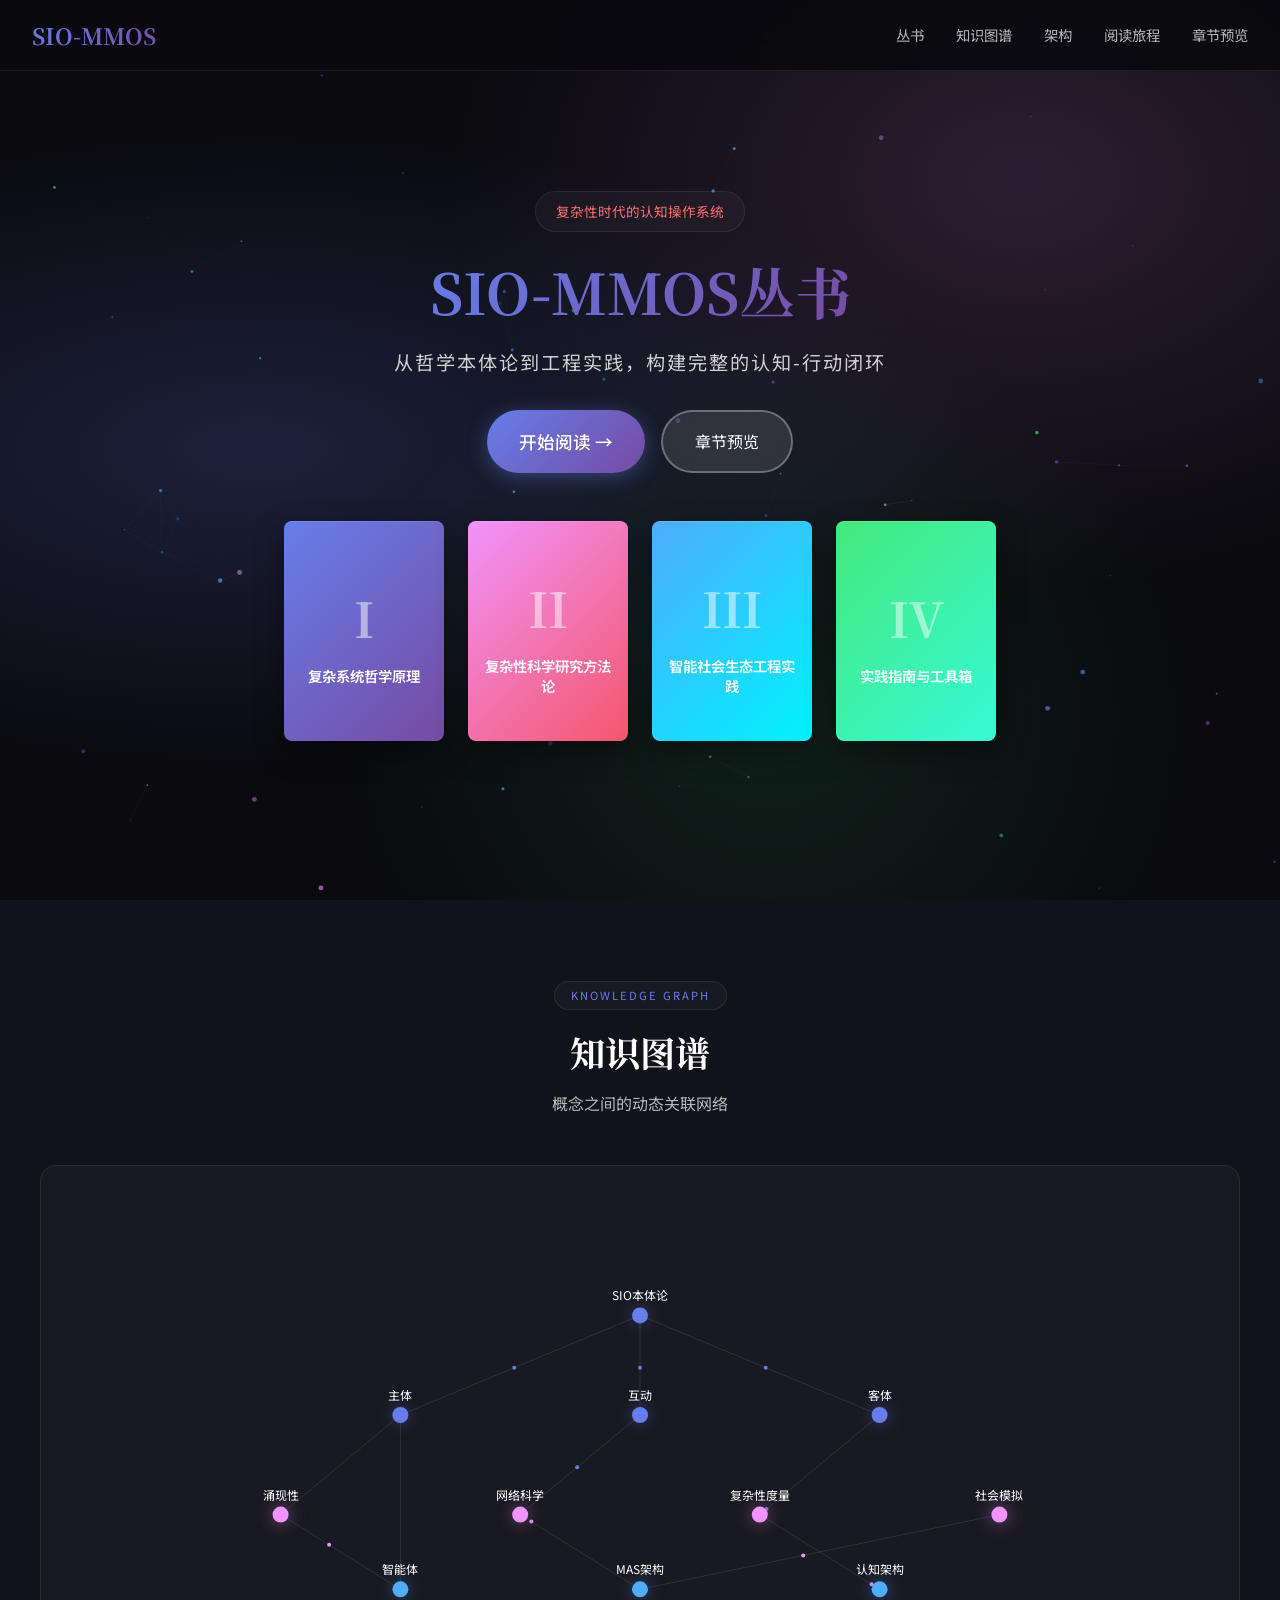
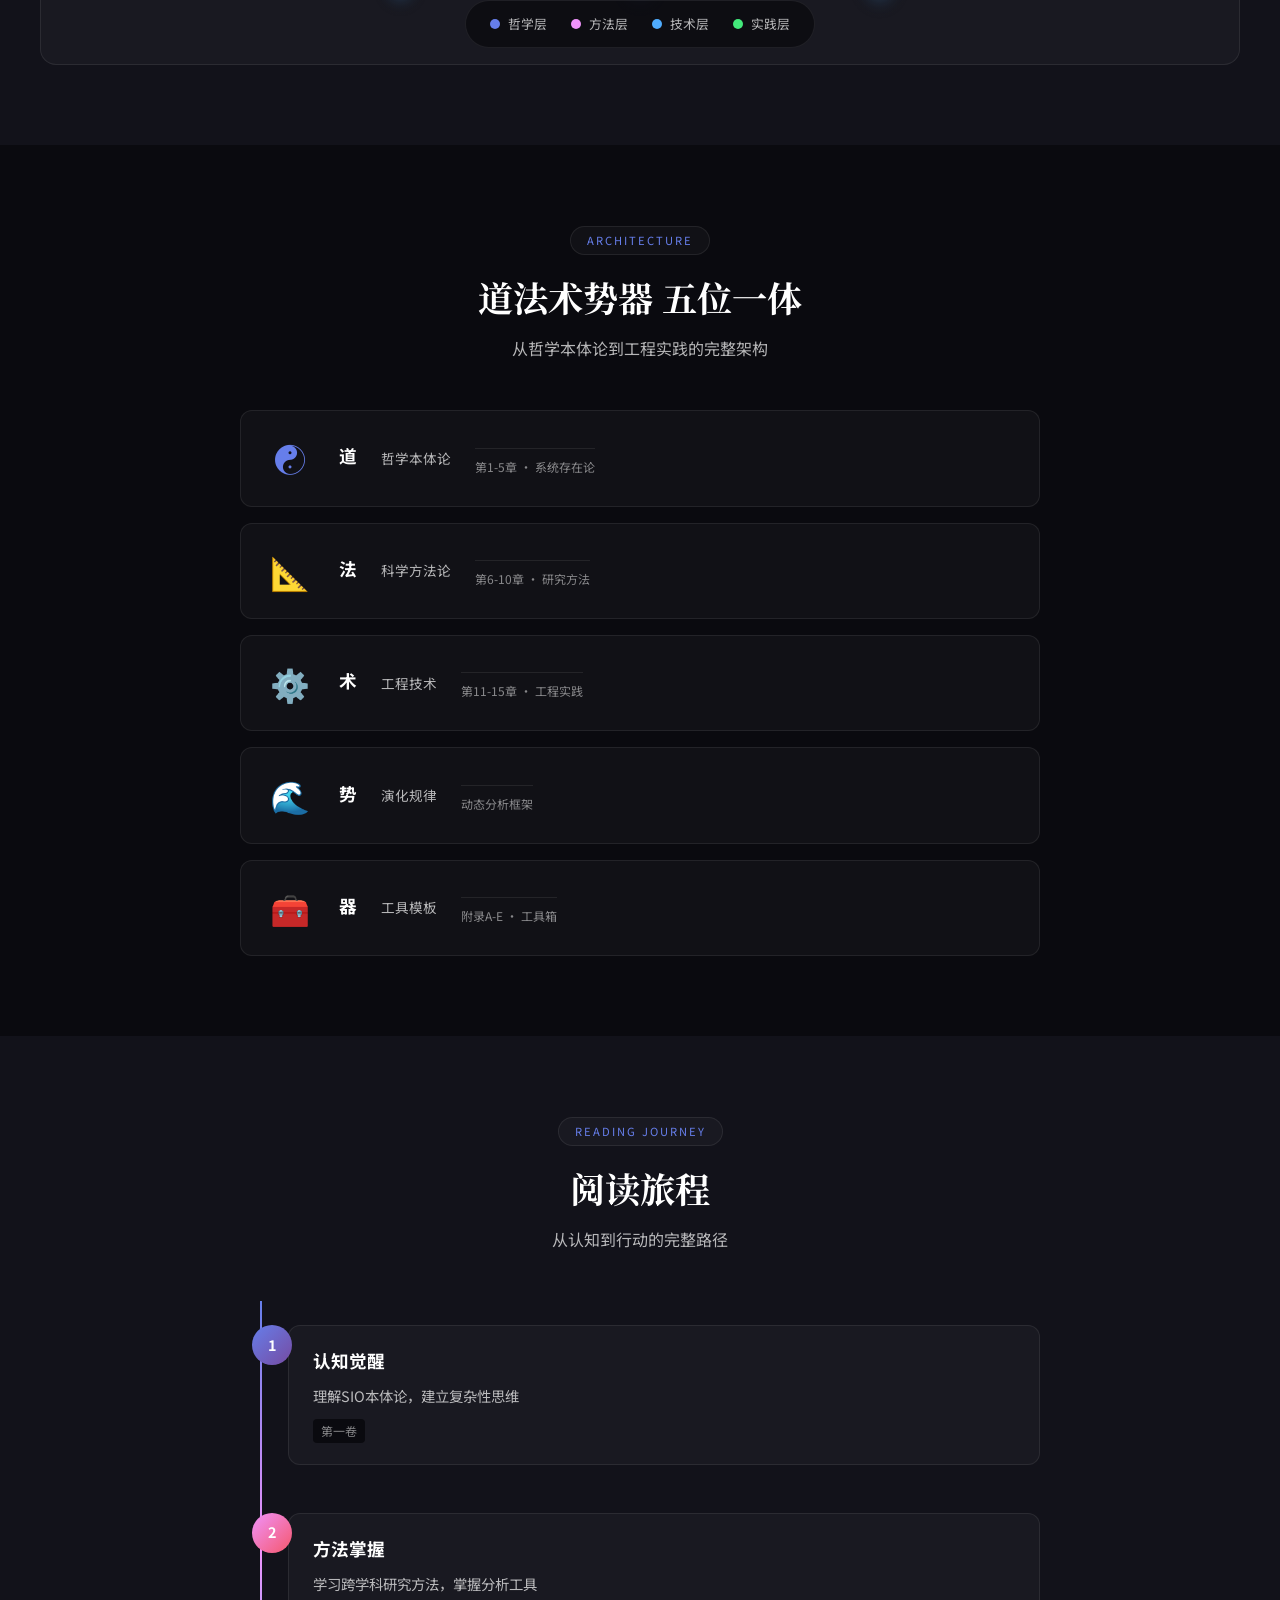
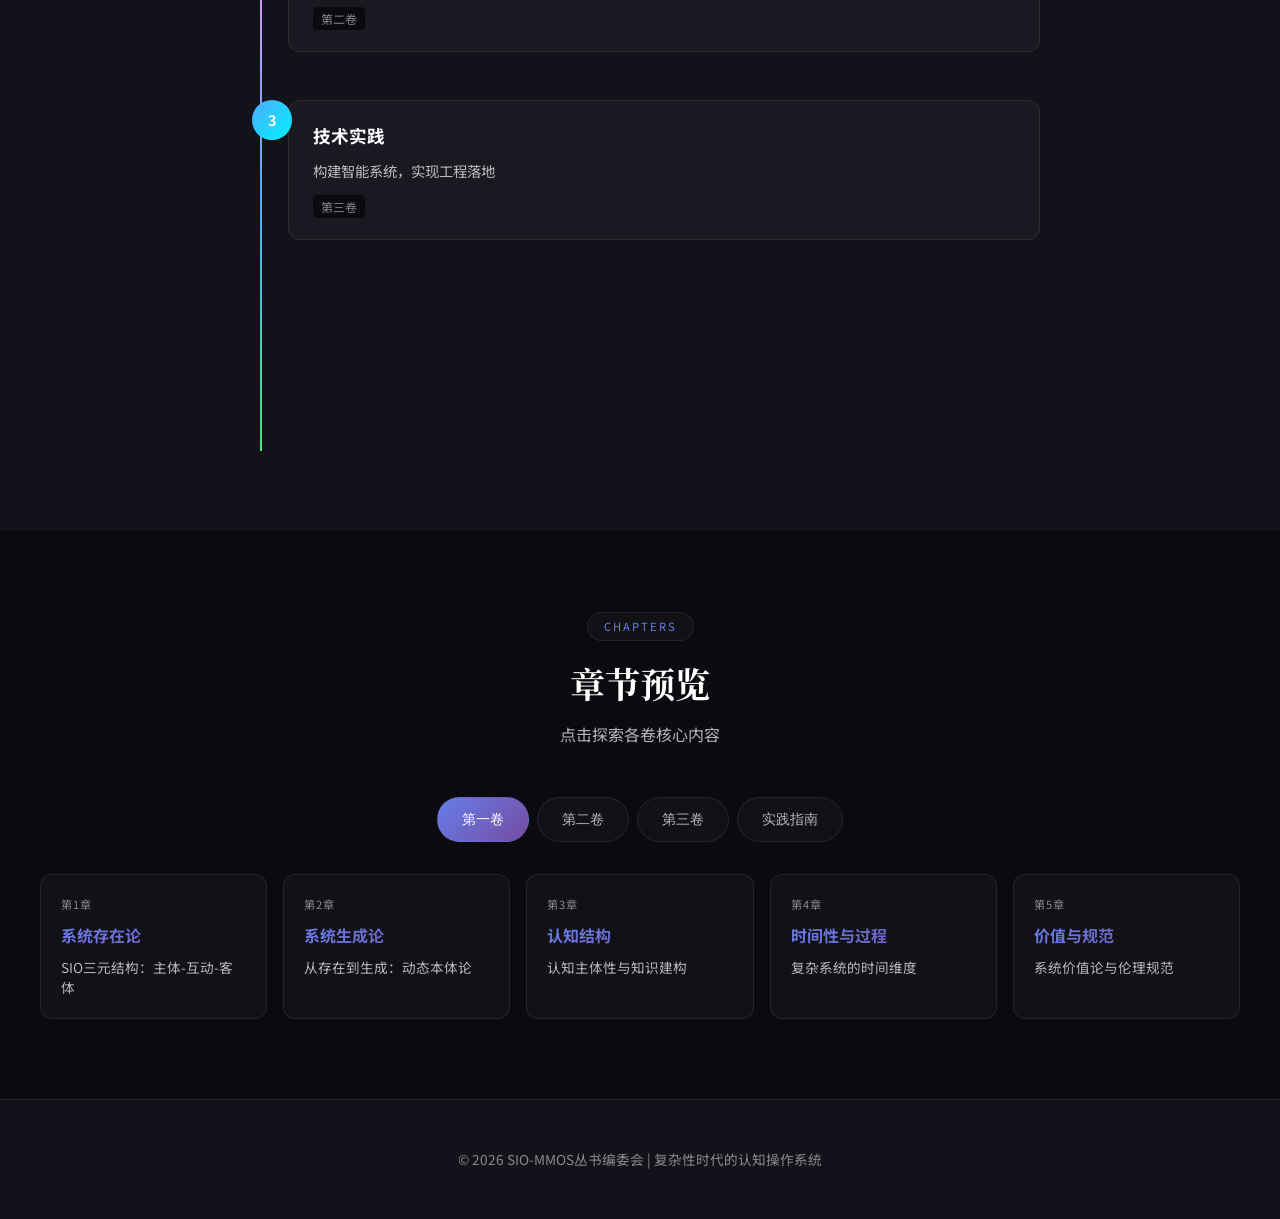
==== book-show/book-show.html @ 456bb1bf "Initial commit - SIO-MMOS丛书项目初始化" ====
<!DOCTYPE html>
<html lang="zh-CN">
<head>
<meta charset="UTF-8">
<meta name="viewport" content="width=device-width,initial-scale=1">
<title>SIO-MMOS丛书 | Book Show</title>
<link href="https://fonts.googleapis.com/css2?family=Noto+Sans+SC:wght@300;400;500;700&family=Noto+Serif+SC:wght@600;700&display=swap" rel="stylesheet">
<link rel="stylesheet" href="book-show.css">
</head>
<body>
<nav>
<a href="#" class="logo">SIO-MMOS</a>
<ul class="nav-links">
<li><a href="#books">丛书</a></li>
<li><a href="#knowledge">知识图谱</a></li>
<li><a href="#architecture">架构</a></li>
<li><a href="#journey">阅读旅程</a></li>
<li><a href="#chapters">章节预览</a></li>
</ul>
</nav>

<section class="hero">
<canvas id="heroCanvas"></canvas>
<div class="hero-content">
<div class="badge">复杂性时代的认知操作系统</div>
<h1><span>SIO-MMOS丛书</span></h1>
<p class="subtitle">从哲学本体论到工程实践，构建完整的认知-行动闭环</p>
<div class="hero-actions">
<a href="reader.html" class="btn-primary">开始阅读 →</a>
<a href="#chapters" class="btn-secondary">章节预览</a>
</div>
<div class="bookshelf">
<div class="book-item vol1" data-vol="1">
<div class="book-cover"><span class="vol-num">I</span><h4>复杂系统哲学原理</h4></div>
<div class="book-info"><h5>第一卷</h5><p>道 · 哲学本体论<br>约14.2万字</p></div>
</div>
<div class="book-item vol2" data-vol="2">
<div class="book-cover"><span class="vol-num">II</span><h4>复杂性科学研究方法论</h4></div>
<div class="book-info"><h5>第二卷</h5><p>法 · 科学方法论<br>约19.2万字</p></div>
</div>
<div class="book-item vol3" data-vol="3">
<div class="book-cover"><span class="vol-num">III</span><h4>智能社会生态工程实践</h4></div>
<div class="book-info"><h5>第三卷</h5><p>术 · 工程技术<br>约15.6万字</p></div>
</div>
<div class="book-item vol4" data-vol="4">
<div class="book-cover"><span class="vol-num">IV</span><h4>实践指南与工具箱</h4></div>
<div class="book-info"><h5>实践指南</h5><p>器 · 工具模板<br>约9.1万字</p></div>
</div>
</div>
</div>
</section>

<section id="knowledge" class="sec dark">
<div class="box">
<div class="hd">
<span class="tag">KNOWLEDGE GRAPH</span>
<h2>知识图谱</h2>
<p>概念之间的动态关联网络</p>
</div>
<div class="kg-container">
<canvas id="kgCanvas"></canvas>
<div class="kg-legend">
<span><span class="dot" style="background:#667eea"></span>哲学层</span>
<span><span class="dot" style="background:#f093fb"></span>方法层</span>
<span><span class="dot" style="background:#4facfe"></span>技术层</span>
<span><span class="dot" style="background:#43e97b"></span>实践层</span>
</div>
</div>
</div>
</section>

<section id="architecture" class="sec">
<div class="box">
<div class="hd">
<span class="tag">ARCHITECTURE</span>
<h2>道法术势器 五位一体</h2>
<p>从哲学本体论到工程实践的完整架构</p>
</div>
<div class="arch-visual">
<div class="arch-layer dao">
<div class="icon">☯</div>
<h3>道</h3>
<p>哲学本体论</p>
<div class="chapters">第1-5章 · 系统存在论</div>
</div>
<div class="arch-layer fa">
<div class="icon">📐</div>
<h3>法</h3>
<p>科学方法论</p>
<div class="chapters">第6-10章 · 研究方法</div>
</div>
<div class="arch-layer shu">
<div class="icon">⚙️</div>
<h3>术</h3>
<p>工程技术</p>
<div class="chapters">第11-15章 · 工程实践</div>
</div>
<div class="arch-layer shi">
<div class="icon">🌊</div>
<h3>势</h3>
<p>演化规律</p>
<div class="chapters">动态分析框架</div>
</div>
<div class="arch-layer qi">
<div class="icon">🧰</div>
<h3>器</h3>
<p>工具模板</p>
<div class="chapters">附录A-E · 工具箱</div>
</div>
</div>
</div>
</section>

<section id="journey" class="sec dark">
<div class="box">
<div class="hd">
<span class="tag">READING JOURNEY</span>
<h2>阅读旅程</h2>
<p>从认知到行动的完整路径</p>
</div>
<div class="journey-container">
<div class="journey-path">
<div class="journey-node" data-step="1">
<div class="node-circle"><span>1</span></div>
<div class="node-content">
<h4>认知觉醒</h4>
<p>理解SIO本体论，建立复杂性思维</p>
<span class="node-vol">第一卷</span>
</div>
</div>
<div class="journey-node" data-step="2">
<div class="node-circle"><span>2</span></div>
<div class="node-content">
<h4>方法掌握</h4>
<p>学习跨学科研究方法，掌握分析工具</p>
<span class="node-vol">第二卷</span>
</div>
</div>
<div class="journey-node" data-step="3">
<div class="node-circle"><span>3</span></div>
<div class="node-content">
<h4>技术实践</h4>
<p>构建智能系统，实现工程落地</p>
<span class="node-vol">第三卷</span>
</div>
</div>
<div class="journey-node" data-step="4">
<div class="node-circle"><span>4</span></div>
<div class="node-content">
<h4>工具应用</h4>
<p>使用工具箱，解决实际问题</p>
<span class="node-vol">实践指南</span>
</div>
</div>
</div>
</div>
</div>
</section>

<section id="chapters" class="sec">
<div class="box">
<div class="hd">
<span class="tag">CHAPTERS</span>
<h2>章节预览</h2>
<p>点击探索各卷核心内容</p>
</div>
<div class="chapter-tabs">
<button class="tab-btn active" data-tab="vol1">第一卷</button>
<button class="tab-btn" data-tab="vol2">第二卷</button>
<button class="tab-btn" data-tab="vol3">第三卷</button>
<button class="tab-btn" data-tab="vol4">实践指南</button>
</div>
<div class="chapter-content">
<div id="vol1" class="tab-panel active">
<div class="chapter-grid">
<div class="chapter-card"><span class="ch-num">第1章</span><h4>系统存在论</h4><p>SIO三元结构：主体-互动-客体</p></div>
<div class="chapter-card"><span class="ch-num">第2章</span><h4>系统生成论</h4><p>从存在到生成：动态本体论</p></div>
<div class="chapter-card"><span class="ch-num">第3章</span><h4>认知结构</h4><p>认知主体性与知识建构</p></div>
<div class="chapter-card"><span class="ch-num">第4章</span><h4>时间性与过程</h4><p>复杂系统的时间维度</p></div>
<div class="chapter-card"><span class="ch-num">第5章</span><h4>价值与规范</h4><p>系统价值论与伦理规范</p></div>
</div>
</div>
<div id="vol2" class="tab-panel">
<div class="chapter-grid">
<div class="chapter-card"><span class="ch-num">第6章</span><h4>系统科学方法论</h4><p>整体论与还原论的整合</p></div>
<div class="chapter-card"><span class="ch-num">第7章</span><h4>网络科学方法</h4><p>复杂网络分析与应用</p></div>
<div class="chapter-card"><span class="ch-num">第8章</span><h4>计算社会科学</h4><p>社会模拟与数字实验</p></div>
<div class="chapter-card"><span class="ch-num">第9章</span><h4>复杂性度量</h4><p>量化复杂性的方法</p></div>
<div class="chapter-card"><span class="ch-num">第10章</span><h4>跨学科整合</h4><p>统一方法论框架</p></div>
</div>
</div>
<div id="vol3" class="tab-panel">
<div class="chapter-grid">
<div class="chapter-card"><span class="ch-num">第11章</span><h4>多智能体系统</h4><p>MAS架构与设计模式</p></div>
<div class="chapter-card"><span class="ch-num">第12章</span><h4>社会模拟</h4><p>数字孪生与仿真</p></div>
<div class="chapter-card"><span class="ch-num">第13章</span><h4>认知架构</h4><p>认知智能体设计</p></div>
<div class="chapter-card"><span class="ch-num">第14章</span><h4>人机协同</h4><p>混合智能系统</p></div>
<div class="chapter-card"><span class="ch-num">第15章</span><h4>智能社会生态</h4><p>系统工程设计</p></div>
</div>
</div>
<div id="vol4" class="tab-panel">
<div class="chapter-grid">
<div class="chapter-card"><span class="ch-num">附录A</span><h4>分析框架模板</h4><p>SIO五维分析工具</p></div>
<div class="chapter-card"><span class="ch-num">附录B</span><h4>研究设计检查清单</h4><p>完整性验证工具</p></div>
<div class="chapter-card"><span class="ch-num">附录C</span><h4>工程实施指南</h4><p>项目落地方法论</p></div>
<div class="chapter-card"><span class="ch-num">附录D</span><h4>案例研究库</h4><p>典型应用案例集</p></div>
<div class="chapter-card"><span class="ch-num">附录E</span><h4>数字工具包</h4><p>可操作的软件工具</p></div>
</div>
</div>
</div>
</div>
</section>

<!-- 章节详情模态框 -->
<div id="chapterModal" class="modal">
<div class="modal-content">
<button class="modal-close" onclick="closeModal()">&times;</button>
<div class="modal-header">
<span class="modal-vol" id="modalVol"></span>
<h2 id="modalTitle"></h2>
<p class="modal-concept" id="modalConcept"></p>
</div>
<div class="modal-body">
<div class="modal-core">
<h3>💡 核心思想</h3>
<p id="modalCoreIdea"></p>
</div>
<div class="modal-diagram" id="modalDiagram">
<h3>📊 概念图示</h3>
<canvas id="diagramCanvas"></canvas>
</div>
<div class="modal-points">
<h3>🔑 关键要点</h3>
<ul id="modalKeyPoints"></ul>
</div>
<div class="modal-quote">
<blockquote id="modalQuote"></blockquote>
</div>
<div class="modal-apps">
<h3>🎯 应用场景</h3>
<div id="modalApps" class="app-tags"></div>
</div>
</div>
</div>
</div>

<footer>
<p>© 2026 SIO-MMOS丛书编委会 | 复杂性时代的认知操作系统</p>
</footer>

<script src="chapters-data.js"></script>
<script src="book-show.js"></script>
</body>
</html>
---- book-show/book-show.css ----
/* ====== SIO-MMOS Book Show Styles ====== */
* {
    margin: 0;
    padding: 0;
    box-sizing: border-box;
}

:root {
    --bg-primary: #0a0a0f;
    --bg-secondary: #12121a;
    --bg-card: rgba(255, 255, 255, 0.03);
    --bg-card-hover: rgba(255, 255, 255, 0.06);

    --text-primary: #ffffff;
    --text-secondary: rgba(255, 255, 255, 0.7);
    --text-muted: rgba(255, 255, 255, 0.5);

    --border-color: rgba(255, 255, 255, 0.08);
    --border-hover: rgba(255, 255, 255, 0.15);

    --gradient-1: linear-gradient(135deg, #667eea, #764ba2);
    --gradient-2: linear-gradient(135deg, #f093fb, #f5576c);
    --gradient-3: linear-gradient(135deg, #4facfe, #00f2fe);
    --gradient-4: linear-gradient(135deg, #43e97b, #38f9d7);
    --gradient-5: linear-gradient(135deg, #fa709a, #fee140);

    --shadow-glow: 0 0 40px rgba(102, 126, 234, 0.3);
    --shadow-card: 0 10px 40px rgba(0, 0, 0, 0.3);

    --transition: all 0.3s cubic-bezier(0.4, 0, 0.2, 1);
    --transition-slow: all 0.6s cubic-bezier(0.4, 0, 0.2, 1);
}

html {
    scroll-behavior: smooth;
}

body {
    font-family: 'Noto Sans SC', -apple-system, BlinkMacSystemFont, sans-serif;
    background: var(--bg-primary);
    color: var(--text-primary);
    line-height: 1.7;
    overflow-x: hidden;
}

/* ====== Navigation ====== */
nav {
    position: fixed;
    top: 0;
    left: 0;
    right: 0;
    z-index: 1000;
    padding: 1rem 2rem;
    background: rgba(10, 10, 15, 0.95);
    backdrop-filter: blur(20px);
    border-bottom: 1px solid var(--border-color);
    display: flex;
    justify-content: space-between;
    align-items: center;
}

.logo {
    font-family: 'Noto Serif SC', serif;
    font-size: 1.4rem;
    font-weight: 700;
    background: var(--gradient-1);
    -webkit-background-clip: text;
    -webkit-text-fill-color: transparent;
    text-decoration: none;
}

.nav-links {
    display: flex;
    gap: 2rem;
    list-style: none;
}

.nav-links a {
    color: var(--text-secondary);
    text-decoration: none;
    font-size: 0.9rem;
    transition: var(--transition);
    position: relative;
}

.nav-links a::after {
    content: '';
    position: absolute;
    bottom: -4px;
    left: 0;
    width: 0;
    height: 2px;
    background: var(--gradient-1);
    transition: var(--transition);
}

.nav-links a:hover {
    color: var(--text-primary);
}

.nav-links a:hover::after {
    width: 100%;
}

/* ====== Hero Section ====== */
.hero {
    min-height: 100vh;
    display: flex;
    align-items: center;
    justify-content: center;
    position: relative;
    padding: 6rem 2rem 4rem;
    text-align: center;
    overflow: hidden;
}

.hero::before {
    content: '';
    position: absolute;
    inset: 0;
    background:
        radial-gradient(ellipse at 20% 50%, rgba(102, 126, 234, 0.2), transparent 50%),
        radial-gradient(ellipse at 80% 20%, rgba(240, 147, 251, 0.15), transparent 40%),
        radial-gradient(ellipse at 60% 80%, rgba(67, 233, 123, 0.1), transparent 40%);
}

#heroCanvas {
    position: absolute;
    top: 0;
    left: 0;
    width: 100%;
    height: 100%;
    pointer-events: none;
}

.hero-content {
    position: relative;
    z-index: 1;
    max-width: 1000px;
}

.badge {
    display: inline-block;
    padding: 0.5rem 1.25rem;
    background: var(--bg-card);
    border: 1px solid var(--border-color);
    border-radius: 50px;
    font-size: 0.85rem;
    color: #ff6b6b;
    margin-bottom: 1.5rem;
    animation: float 3s ease-in-out infinite;
}

.hero h1 {
    font-family: 'Noto Serif SC', serif;
    font-size: clamp(2rem, 5vw, 3.5rem);
    font-weight: 700;
    line-height: 1.25;
    margin-bottom: 1.25rem;
}

.hero h1 span {
    background: var(--gradient-1);
    -webkit-background-clip: text;
    -webkit-text-fill-color: transparent;
}

.subtitle {
font-size: 1.2rem;
color: rgba(255,255,255,0.8);
margin-bottom: 2rem;
letter-spacing: 2px;
}

.hero-actions {
display: flex;
gap: 1rem;
justify-content: center;
margin-bottom: 3rem;
}

.btn-primary {
display: inline-flex;
align-items: center;
padding: 1rem 2rem;
background: linear-gradient(135deg, #667eea, #764ba2);
color: white;
font-size: 1.1rem;
font-weight: 500;
border-radius: 50px;
text-decoration: none;
transition: all 0.3s ease;
box-shadow: 0 4px 20px rgba(102, 126, 234, 0.4);
}

.btn-primary:hover {
transform: translateY(-3px);
box-shadow: 0 8px 30px rgba(102, 126, 234, 0.6);
}

.btn-secondary {
display: inline-flex;
align-items: center;
padding: 1rem 2rem;
background: rgba(255,255,255,0.1);
color: white;
font-size: 1rem;
border: 2px solid rgba(255,255,255,0.3);
border-radius: 50px;
text-decoration: none;
transition: all 0.3s ease;
}

.btn-secondary:hover {
background: rgba(255,255,255,0.2);
border-color: rgba(255,255,255,0.5);
}

/* ====== Bookshelf ====== */
.bookshelf {
    display: flex;
    justify-content: center;
    gap: 1.5rem;
    flex-wrap: wrap;
    margin-top: 3rem;
    perspective: 1000px;
}

.book-item {
    position: relative;
    width: 160px;
    height: 220px;
    cursor: pointer;
    transition: var(--transition-slow);
    transform-style: preserve-3d;
}

.book-item:hover {
    transform: translateY(-20px) rotateY(-10deg);
}

.book-cover {
    position: absolute;
    inset: 0;
    border-radius: 8px;
    display: flex;
    flex-direction: column;
    align-items: center;
    justify-content: center;
    text-align: center;
    padding: 1rem;
    box-shadow:
        0 10px 30px rgba(0, 0, 0, 0.4),
        inset 0 1px 0 rgba(255, 255, 255, 0.1);
}

.vol1 .book-cover { background: linear-gradient(135deg, #667eea 0%, #764ba2 100%); }
.vol2 .book-cover { background: linear-gradient(135deg, #f093fb 0%, #f5576c 100%); }
.vol3 .book-cover { background: linear-gradient(135deg, #4facfe 0%, #00f2fe 100%); }
.vol4 .book-cover { background: linear-gradient(135deg, #43e97b 0%, #38f9d7 100%); }

.vol-num {
    font-family: 'Noto Serif SC', serif;
    font-size: 3rem;
    font-weight: 700;
    opacity: 0.5;
    margin-bottom: 0.5rem;
}

.book-cover h4 {
    font-size: 0.9rem;
    font-weight: 600;
    line-height: 1.4;
}

.book-info {
    position: absolute;
    bottom: -60px;
    left: 50%;
    transform: translateX(-50%);
    text-align: center;
    opacity: 0;
    transition: var(--transition);
    width: 140px;
}

.book-item:hover .book-info {
    opacity: 1;
    transform: translateX(-50%) translateY(-10px);
}

.book-info h5 {
    font-size: 0.75rem;
    color: var(--text-secondary);
    margin-bottom: 0.25rem;
}

.book-info p {
    font-size: 0.7rem;
    color: var(--text-muted);
    line-height: 1.4;
}

/* ====== Section Styles ====== */
.sec {
    padding: 5rem 2rem;
}

.box {
    max-width: 1200px;
    margin: 0 auto;
}

.hd {
    text-align: center;
    margin-bottom: 3rem;
}

.tag {
    display: inline-block;
    padding: 0.25rem 1rem;
    background: var(--bg-card);
    border: 1px solid var(--border-color);
    border-radius: 50px;
    font-size: 0.7rem;
    color: #667eea;
    letter-spacing: 2px;
    margin-bottom: 0.75rem;
}

.hd h2 {
    font-family: 'Noto Serif SC', serif;
    font-size: clamp(1.5rem, 3vw, 2.2rem);
    margin-bottom: 0.5rem;
}

.hd p {
    color: var(--text-secondary);
    max-width: 500px;
    margin: 0 auto;
}

.dark {
    background: var(--bg-secondary);
}

/* ====== Knowledge Graph ====== */
.kg-container {
    position: relative;
    height: 500px;
    background: var(--bg-card);
    border: 1px solid var(--border-color);
    border-radius: 16px;
    overflow: hidden;
}

#kgCanvas {
    width: 100%;
    height: 100%;
}

.kg-legend {
    position: absolute;
    bottom: 1rem;
    left: 50%;
    transform: translateX(-50%);
    display: flex;
    gap: 1.5rem;
    padding: 0.75rem 1.5rem;
    background: rgba(10, 10, 15, 0.8);
    border: 1px solid var(--border-color);
    border-radius: 50px;
    font-size: 0.8rem;
}

.kg-legend span {
    display: flex;
    align-items: center;
    gap: 0.5rem;
    color: var(--text-secondary);
}

.dot {
    width: 10px;
    height: 10px;
    border-radius: 50%;
}

/* ====== Architecture Visual ====== */
.arch-visual {
    display: flex;
    flex-direction: column;
    gap: 1rem;
    max-width: 800px;
    margin: 0 auto;
}

.arch-layer {
    display: flex;
    align-items: center;
    gap: 1.5rem;
    padding: 1.25rem 1.5rem;
    background: var(--bg-card);
    border: 1px solid var(--border-color);
    border-radius: 12px;
    transition: var(--transition);
    opacity: 0;
    transform: translateX(-50px);
}

.arch-layer.visible {
    opacity: 1;
    transform: translateX(0);
}

.arch-layer:hover {
    background: var(--bg-card-hover);
    transform: translateX(8px);
}

.arch-layer .icon {
    font-size: 2rem;
    min-width: 50px;
    text-align: center;
}

.arch-layer.dao .icon { color: #667eea; }
.arch-layer.fa .icon { color: #f093fb; }
.arch-layer.shu .icon { color: #4facfe; }
.arch-layer.shi .icon { color: #43e97b; }
.arch-layer.qi .icon { color: #fa709a; }

.arch-layer h3 {
    font-size: 1.1rem;
    margin-bottom: 0.25rem;
}

.arch-layer p {
    font-size: 0.85rem;
    color: var(--text-secondary);
}

.arch-layer .chapters {
    font-size: 0.75rem;
    color: var(--text-muted);
    margin-top: 0.5rem;
    padding-top: 0.5rem;
    border-top: 1px solid var(--border-color);
}

/* ====== Journey Section ====== */
.journey-container {
    max-width: 800px;
    margin: 0 auto;
}

.journey-path {
    position: relative;
    padding-left: 3rem;
}

.journey-path::before {
    content: '';
    position: absolute;
    left: 1.25rem;
    top: 0;
    bottom: 0;
    width: 2px;
    background: linear-gradient(to bottom,
        #667eea 0%,
        #f093fb 33%,
        #4facfe 66%,
        #43e97b 100%);
}

.journey-node {
    position: relative;
    padding: 1.5rem 0;
    display: flex;
    gap: 1.5rem;
    opacity: 0;
    transform: translateX(-30px);
    transition: var(--transition-slow);
}

.journey-node.visible {
    opacity: 1;
    transform: translateX(0);
}

.node-circle {
    position: absolute;
    left: -2.25rem;
    width: 2.5rem;
    height: 2.5rem;
    border-radius: 50%;
    display: flex;
    align-items: center;
    justify-content: center;
    font-weight: 700;
    font-size: 0.9rem;
    z-index: 1;
}

.journey-node[data-step="1"] .node-circle { background: linear-gradient(135deg, #667eea, #764ba2); }
.journey-node[data-step="2"] .node-circle { background: linear-gradient(135deg, #f093fb, #f5576c); }
.journey-node[data-step="3"] .node-circle { background: linear-gradient(135deg, #4facfe, #00f2fe); }
.journey-node[data-step="4"] .node-circle { background: linear-gradient(135deg, #43e97b, #38f9d7); }

.node-content {
    flex: 1;
    padding: 1.25rem 1.5rem;
    background: var(--bg-card);
    border: 1px solid var(--border-color);
    border-radius: 12px;
    transition: var(--transition);
}

.node-content:hover {
    background: var(--bg-card-hover);
    transform: translateX(10px);
}

.node-content h4 {
    font-size: 1.1rem;
    margin-bottom: 0.5rem;
}

.node-content p {
    font-size: 0.9rem;
    color: var(--text-secondary);
    margin-bottom: 0.5rem;
}

.node-vol {
    font-size: 0.75rem;
    color: var(--text-muted);
    padding: 0.2rem 0.5rem;
    background: var(--bg-primary);
    border-radius: 4px;
}

/* ====== Chapter Tabs ====== */
.chapter-tabs {
    display: flex;
    justify-content: center;
    gap: 0.5rem;
    margin-bottom: 2rem;
    flex-wrap: wrap;
}

.tab-btn {
    padding: 0.75rem 1.5rem;
    background: var(--bg-card);
    border: 1px solid var(--border-color);
    border-radius: 50px;
    color: var(--text-secondary);
    font-size: 0.9rem;
    cursor: pointer;
    transition: var(--transition);
}

.tab-btn:hover {
    background: var(--bg-card-hover);
    color: var(--text-primary);
}

.tab-btn.active {
    background: var(--gradient-1);
    border-color: transparent;
    color: white;
}

.chapter-content {
    position: relative;
}

.tab-panel {
    display: none;
    animation: fadeIn 0.4s ease;
}

.tab-panel.active {
    display: block;
}

@keyframes fadeIn {
    from { opacity: 0; transform: translateY(10px); }
    to { opacity: 1; transform: translateY(0); }
}

.chapter-grid {
    display: grid;
    grid-template-columns: repeat(auto-fit, minmax(220px, 1fr));
    gap: 1rem;
}

.chapter-card {
    background: var(--bg-card);
    border: 1px solid var(--border-color);
    border-radius: 12px;
    padding: 1.25rem;
    transition: var(--transition);
    cursor: pointer;
}

.chapter-card:hover {
    background: var(--bg-card-hover);
    transform: translateY(-4px);
    border-color: var(--border-hover);
}

.ch-num {
    font-size: 0.7rem;
    color: var(--text-muted);
    letter-spacing: 1px;
    display: block;
    margin-bottom: 0.5rem;
}

.chapter-card h4 {
    font-size: 1rem;
    margin-bottom: 0.5rem;
    background: var(--gradient-1);
    -webkit-background-clip: text;
    -webkit-text-fill-color: transparent;
}

.chapter-card p {
    font-size: 0.85rem;
    color: var(--text-secondary);
    line-height: 1.5;
}

/* ====== Footer ====== */
footer {
    background: var(--bg-secondary);
    padding: 3rem 2rem;
    text-align: center;
    border-top: 1px solid var(--border-color);
}

footer p {
    color: var(--text-muted);
    font-size: 0.85rem;
}

/* ====== Animations ====== */
@keyframes float {
    0%, 100% { transform: translateY(0); }
    50% { transform: translateY(-10px); }
}

@keyframes pulse {
    0%, 100% { opacity: 1; }
    50% { opacity: 0.5; }
}

@keyframes glow {
    0%, 100% { box-shadow: 0 0 0 rgba(102, 126, 234, 0); }
    50% { box-shadow: 0 0 30px rgba(102, 126, 234, 0.5); }
}

/* ====== Responsive Design ====== */
@media (max-width: 768px) {
    nav {
        padding: 0.75rem 1rem;
    }

    .nav-links {
        display: none;
    }

    .hero {
        padding: 5rem 1rem 3rem;
    }

    .bookshelf {
        gap: 1rem;
    }

    .book-item {
        width: 120px;
        height: 165px;
    }

    .vol-num {
        font-size: 2rem;
    }

    .book-cover h4 {
        font-size: 0.75rem;
    }

    .journey-path {
        padding-left: 2rem;
    }

    .node-circle {
        left: -1.75rem;
        width: 2rem;
        height: 2rem;
        font-size: 0.8rem;
    }

    .chapter-grid {
        grid-template-columns: 1fr;
    }

    .kg-container {
        height: 300px;
    }

    .sec {
        padding: 3rem 1rem;
    }
}

/* ====== Utility Classes ====== */
.hidden {
    display: none !important;
}

.fade-in {
    animation: fadeIn 0.6s ease forwards;
}

.slide-up {
    animation: slideUp 0.6s ease forwards;
}

@keyframes slideUp {
    from {
        opacity: 0;
        transform: translateY(30px);
    }
    to {
        opacity: 1;
        transform: translateY(0);
    }
}

/* ====== Scrollbar Styling ====== */
::-webkit-scrollbar {
    width: 8px;
}

::-webkit-scrollbar-track {
    background: var(--bg-primary);
}

::-webkit-scrollbar-thumb {
    background: var(--border-color);
    border-radius: 4px;
}

::-webkit-scrollbar-thumb:hover {
    background: var(--border-hover);
}

/* ====== Modal Styles ====== */
.modal {
    display: none;
    position: fixed;
    inset: 0;
    z-index: 2000;
    background: rgba(0, 0, 0, 0.9);
    backdrop-filter: blur(10px);
    overflow-y: auto;
    padding: 2rem;
}

.modal.active {
    display: flex;
    align-items: center;
    justify-content: center;
}

.modal-content {
    background: var(--bg-secondary);
    border: 1px solid var(--border-color);
    border-radius: 20px;
    max-width: 800px;
    width: 100%;
    max-height: 90vh;
    overflow-y: auto;
    position: relative;
    animation: slideUp 0.4s ease;
}

.modal-close {
    position: absolute;
    top: 1rem;
    right: 1.5rem;
    background: none;
    border: none;
    color: var(--text-secondary);
    font-size: 2rem;
    cursor: pointer;
    transition: var(--transition);
    z-index: 1;
}

.modal-close:hover {
    color: var(--text-primary);
    transform: rotate(90deg);
}

.modal-header {
    padding: 2rem 2rem 1rem;
    border-bottom: 1px solid var(--border-color);
    background: linear-gradient(135deg, rgba(102, 126, 234, 0.1), rgba(240, 147, 251, 0.05));
}

.modal-vol {
    font-size: 0.75rem;
    color: #667eea;
    letter-spacing: 2px;
    display: block;
    margin-bottom: 0.5rem;
}

.modal-header h2 {
    font-family: 'Noto Serif SC', serif;
    font-size: 1.8rem;
    margin-bottom: 0.5rem;
}

.modal-concept {
    color: var(--text-secondary);
    font-size: 0.95rem;
}

.modal-body {
    padding: 2rem;
}

.modal-core {
    background: var(--bg-card);
    border-radius: 12px;
    padding: 1.5rem;
    margin-bottom: 1.5rem;
}

.modal-core h3,
.modal-points h3,
.modal-apps h3,
.modal-diagram h3 {
    font-size: 1rem;
    margin-bottom: 1rem;
    color: var(--text-primary);
}

.modal-core p {
    color: var(--text-secondary);
    line-height: 1.8;
}

.modal-diagram {
    background: var(--bg-card);
    border-radius: 12px;
    padding: 1.5rem;
    margin-bottom: 1.5rem;
    text-align: center;
}

#diagramCanvas {
    max-width: 100%;
    height: 200px;
    background: transparent;
}

.modal-points ul {
    list-style: none;
}

.modal-points li {
    padding: 1rem;
    background: var(--bg-card);
    border-radius: 8px;
    margin-bottom: 0.75rem;
    border-left: 3px solid #667eea;
}

.modal-points li strong {
    display: block;
    color: var(--text-primary);
    margin-bottom: 0.25rem;
}

.modal-points li span {
    color: var(--text-secondary);
    font-size: 0.9rem;
}

.modal-quote {
    margin: 1.5rem 0;
    padding: 1.5rem;
    background: linear-gradient(135deg, rgba(102, 126, 234, 0.1), rgba(240, 147, 251, 0.05));
    border-radius: 12px;
    text-align: center;
}

.modal-quote blockquote {
    font-family: 'Noto Serif SC', serif;
    font-size: 1.1rem;
    color: var(--text-primary);
    font-style: italic;
}

.app-tags {
    display: flex;
    flex-wrap: wrap;
    gap: 0.5rem;
}

.app-tags span {
    padding: 0.5rem 1rem;
    background: var(--bg-card);
    border: 1px solid var(--border-color);
    border-radius: 50px;
    font-size: 0.85rem;
    color: var(--text-secondary);
    transition: var(--transition);
}

.app-tags span:hover {
    background: var(--bg-card-hover);
    color: var(--text-primary);
}

@media (max-width: 768px) {
    .modal {
        padding: 1rem;
    }

    .modal-content {
        border-radius: 12px;
    }

    .modal-header,
    .modal-body {
        padding: 1.5rem;
    }
}
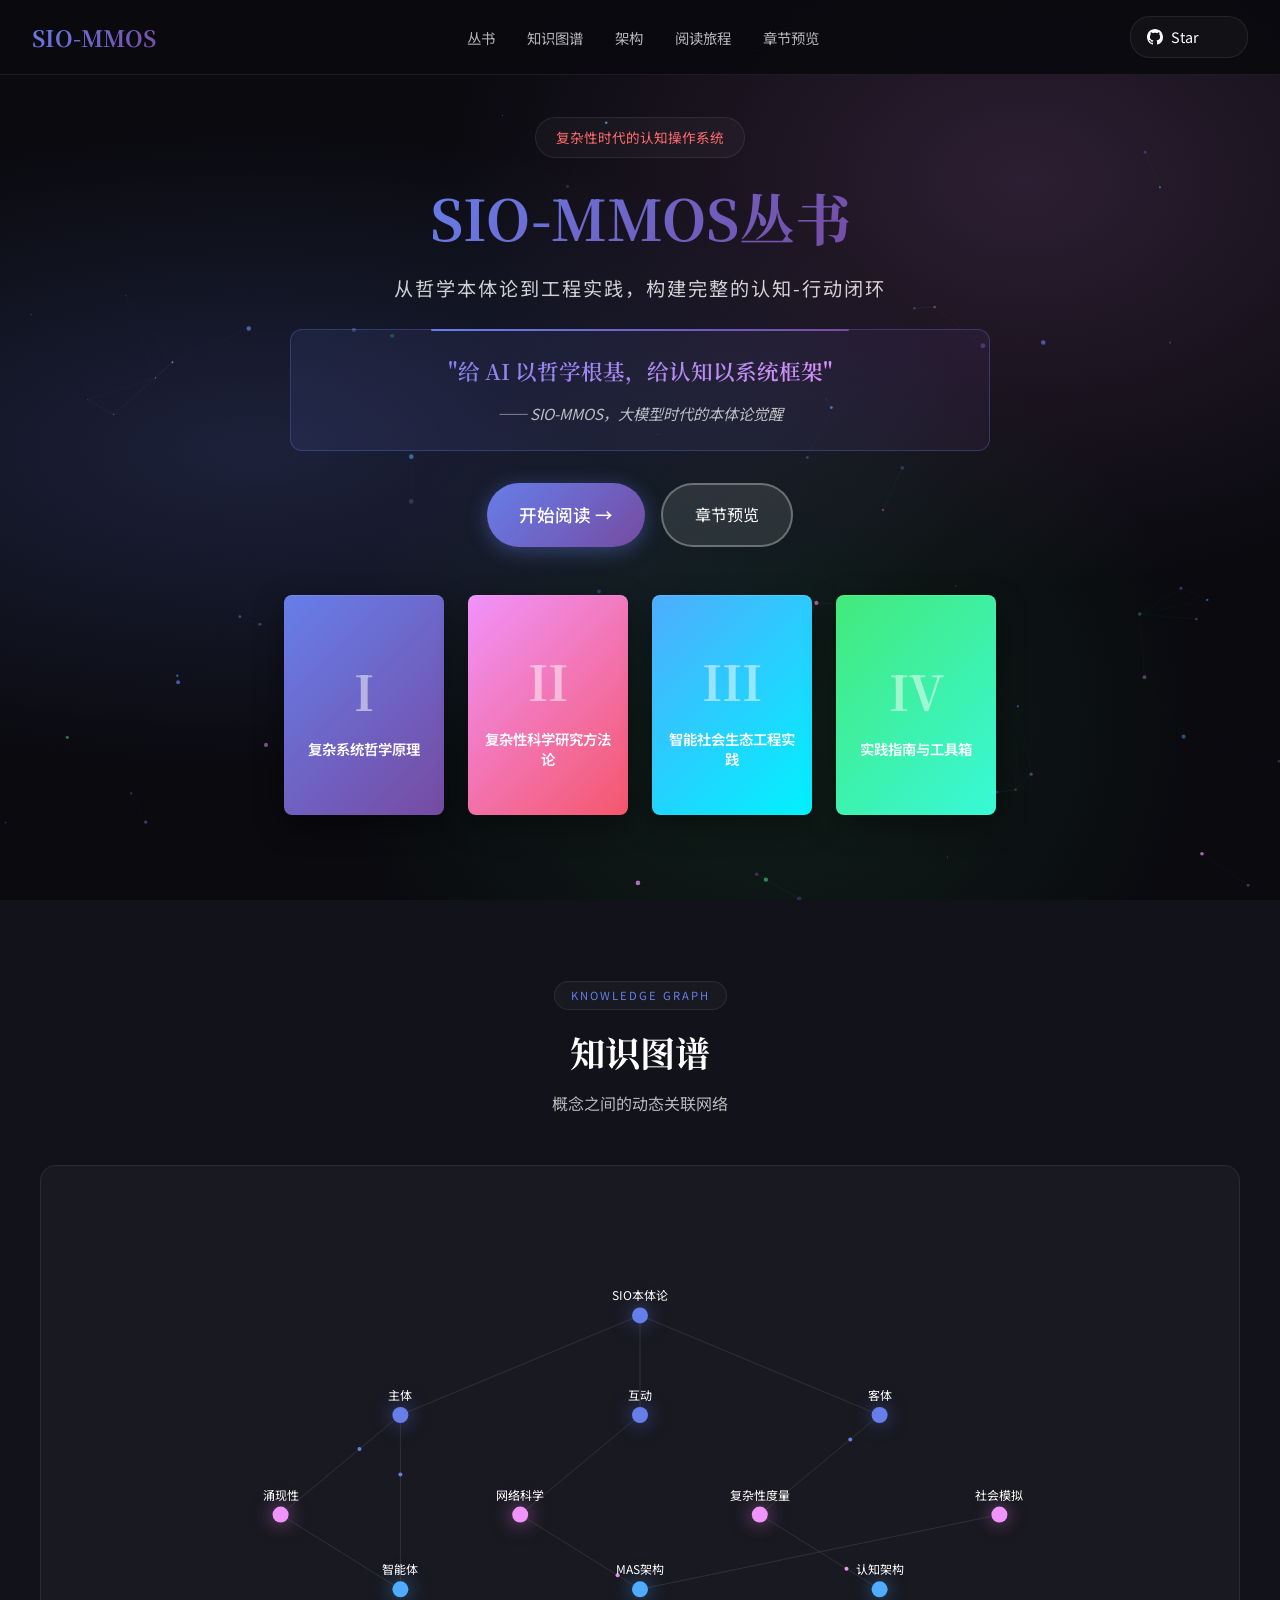
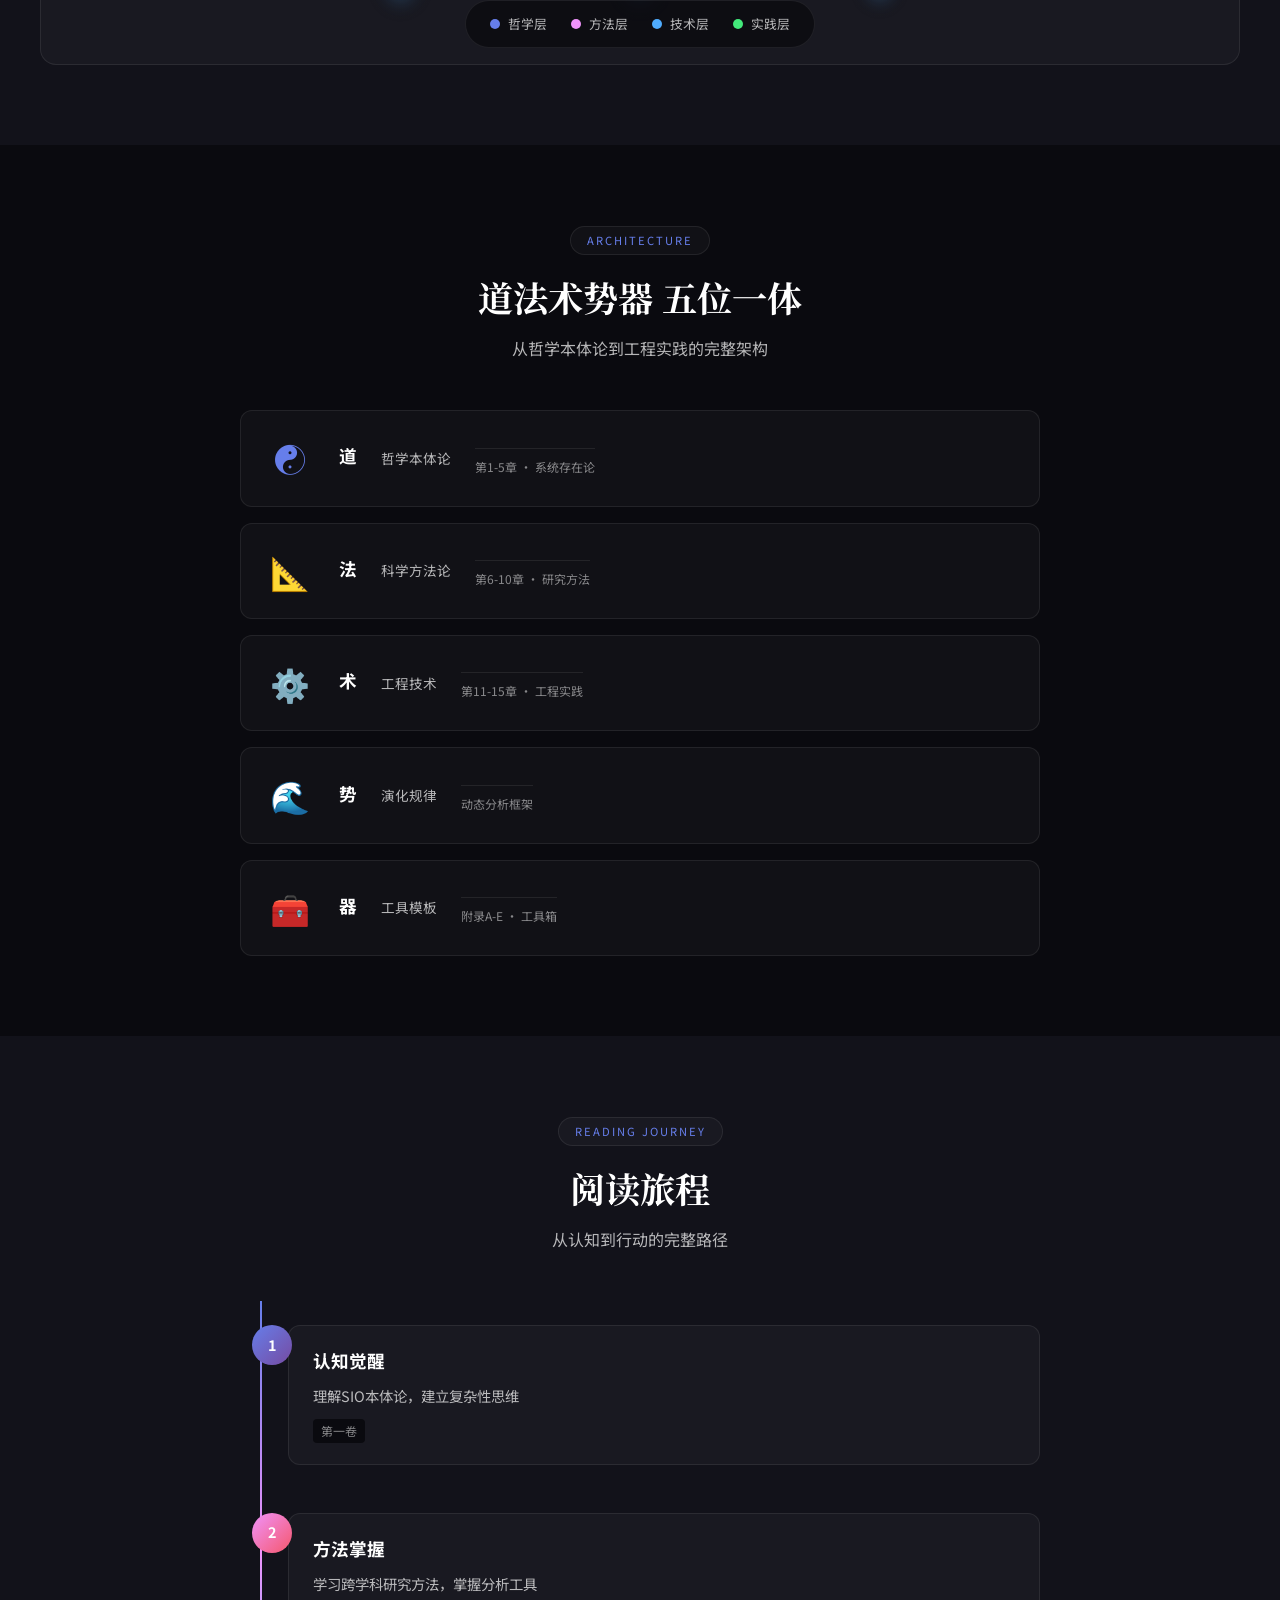
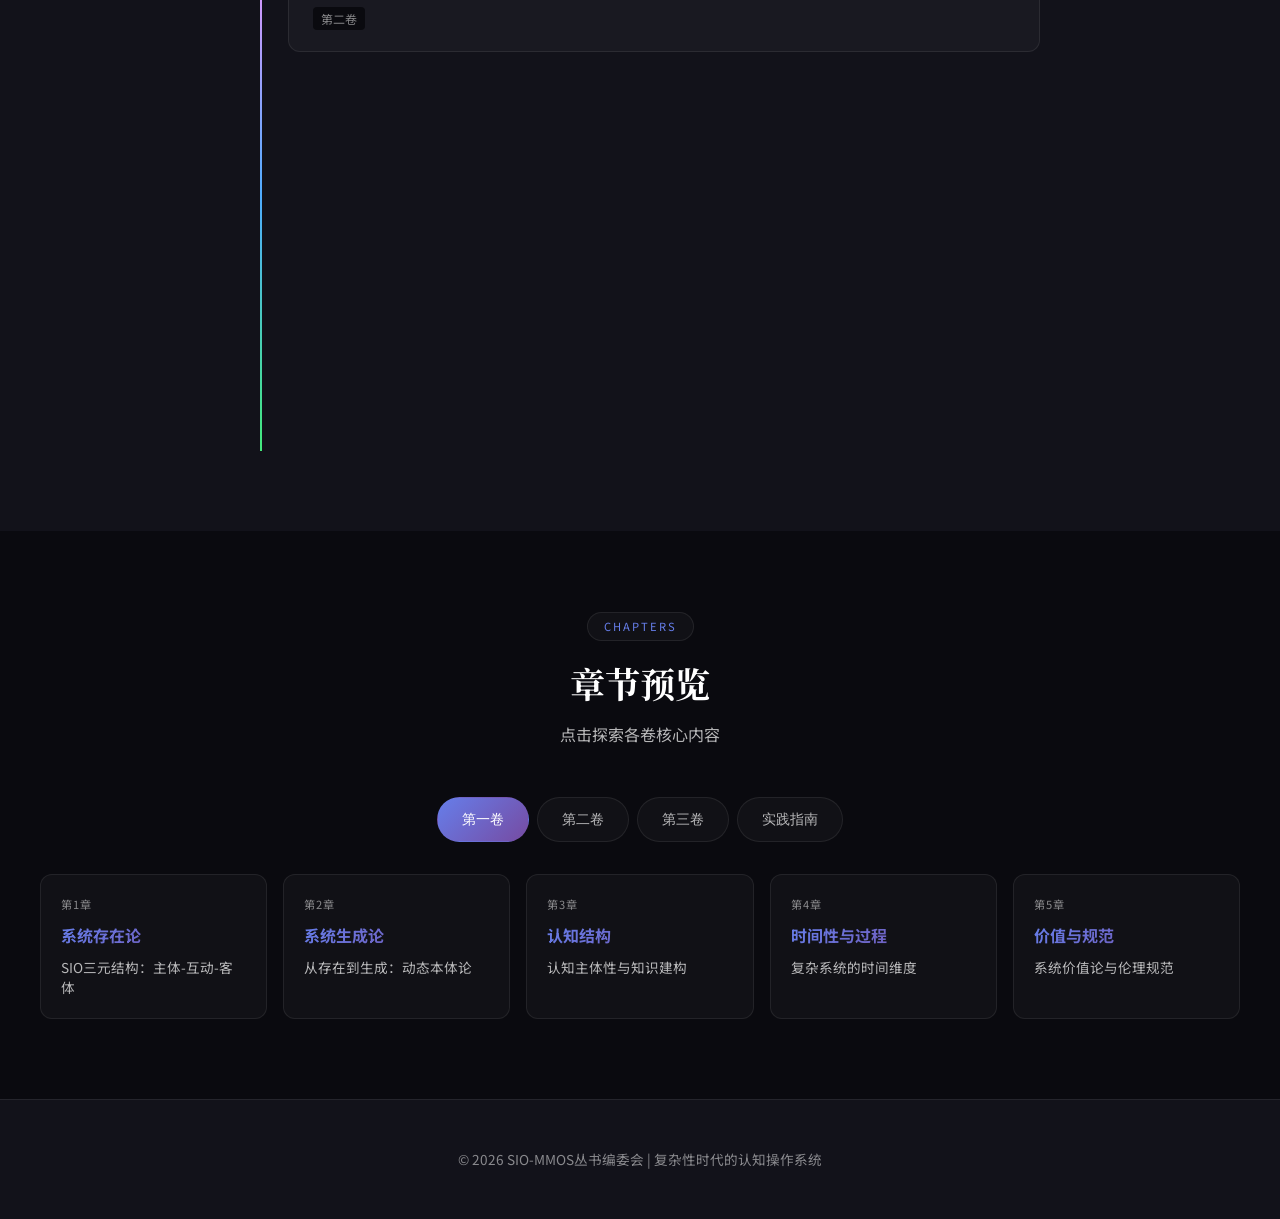
==== commit a02b1853: "Add GitHub Star button and dynamic star count; create README.md" ====
--- a/book-show/book-show.html
+++ b/book-show/book-show.html
@@ -17,6 +17,15 @@
 <li><a href="#journey">阅读旅程</a></li>
 <li><a href="#chapters">章节预览</a></li>
 </ul>
+<div class="nav-actions">
+<a href="https://github.com/huawenyao/sio-mmos-book" target="_blank" rel="noopener" class="github-star" aria-label="Star on GitHub">
+<svg viewBox="0 0 16 16" width="16" height="16" fill="currentColor">
+<path d="M8 0C3.58 0 0 3.58 0 8c0 3.54 2.29 6.53 5.47 7.59.4.07.55-.17.55-.38 0-.19-.01-.82-.01-1.49-2.01.37-2.53-.49-2.69-.94-.09-.23-.48-.94-.82-1.13-.28-.15-.68-.52-.01-.53.63-.01 1.08.58 1.23.82.72 1.21 1.87.87 2.33.66.07-.52.28-.87.51-1.07-1.78-.2-3.64-.89-3.64-3.95 0-.87.31-1.59.82-2.15-.08-.2-.36-1.02.08-2.12 0 0 .67-.21 2.2.82.64-.18 1.32-.27 2-.27.68 0 1.36.09 2 .27 1.53-1.04 2.2-.82 2.2-.82.44 1.1.16 1.92.08 2.12.51.56.82 1.27.82 2.15 0 3.07-1.87 3.75-3.65 3.95.29.25.54.73.54 1.48 0 1.07-.01 1.93-.01 2.2 0 .21.15.46.55.38A8.013 8.013 0 0016 8c0-4.42-3.58-8-8-8z"></path>
+</svg>
+<span>Star</span>
+<span class="star-count" id="starCount"></span>
+</a>
+</div>
 </nav>
 
 <section class="hero">
@@ -25,6 +34,10 @@
 <div class="badge">复杂性时代的认知操作系统</div>
 <h1><span>SIO-MMOS丛书</span></h1>
 <p class="subtitle">从哲学本体论到工程实践，构建完整的认知-行动闭环</p>
+<div class="slogan-box">
+<p class="slogan">"给 AI 以哲学根基，给认知以系统框架"</p>
+<p class="slogan-sub">—— SIO-MMOS，大模型时代的本体论觉醒</p>
+</div>
 <div class="hero-actions">
 <a href="reader.html" class="btn-primary">开始阅读 →</a>
 <a href="#chapters" class="btn-secondary">章节预览</a>
--- a/book-show/book-show.css
+++ b/book-show/book-show.css
@@ -102,6 +102,45 @@
     width: 100%;
 }
 
+/* Nav Actions - GitHub Star Button */
+.nav-actions {
+    display: flex;
+    align-items: center;
+    gap: 1rem;
+}
+
+.github-star {
+    display: inline-flex;
+    align-items: center;
+    gap: 0.5rem;
+    padding: 0.5rem 1rem;
+    background: var(--bg-card);
+    border: 1px solid var(--border-color);
+    border-radius: 20px;
+    color: var(--text-primary);
+    text-decoration: none;
+    font-size: 0.9rem;
+    transition: var(--transition);
+}
+
+.github-star:hover {
+    background: var(--bg-card-hover);
+    border-color: var(--border-hover);
+    transform: translateY(-2px);
+}
+
+.github-star svg {
+    flex-shrink: 0;
+}
+
+.github-star .star-count {
+    background: var(--gradient-1);
+    -webkit-background-clip: text;
+    -webkit-text-fill-color: transparent;
+    font-weight: 600;
+    min-width: 1.5rem;
+}
+
 /* ====== Hero Section ====== */
 .hero {
     min-height: 100vh;
@@ -168,8 +207,55 @@
 .subtitle {
 font-size: 1.2rem;
 color: rgba(255,255,255,0.8);
-margin-bottom: 2rem;
+margin-bottom: 1rem;
 letter-spacing: 2px;
+}
+
+/* Slogan Box */
+.slogan-box {
+    margin: 1.5rem auto 2rem;
+    max-width: 700px;
+    padding: 1.5rem 2rem;
+    background: linear-gradient(135deg, rgba(102, 126, 234, 0.1), rgba(118, 75, 162, 0.1));
+    border: 1px solid rgba(102, 126, 234, 0.3);
+    border-radius: 12px;
+    position: relative;
+}
+
+.slogan-box::before {
+    content: '';
+    position: absolute;
+    top: -1px;
+    left: 20%;
+    right: 20%;
+    height: 2px;
+    background: var(--gradient-1);
+    border-radius: 2px;
+}
+
+.slogan {
+    font-family: 'Noto Serif SC', serif;
+    font-size: 1.35rem;
+    font-weight: 600;
+    color: var(--text-primary);
+    margin-bottom: 0.75rem;
+    line-height: 1.6;
+    background: linear-gradient(135deg, #667eea, #f093fb, #4facfe);
+    -webkit-background-clip: text;
+    -webkit-text-fill-color: transparent;
+    background-size: 200% auto;
+    animation: gradient-shift 3s ease infinite;
+}
+
+@keyframes gradient-shift {
+    0%, 100% { background-position: 0% center; }
+    50% { background-position: 100% center; }
+}
+
+.slogan-sub {
+    font-size: 0.95rem;
+    color: var(--text-secondary);
+    font-style: italic;
 }
 
 .hero-actions {
